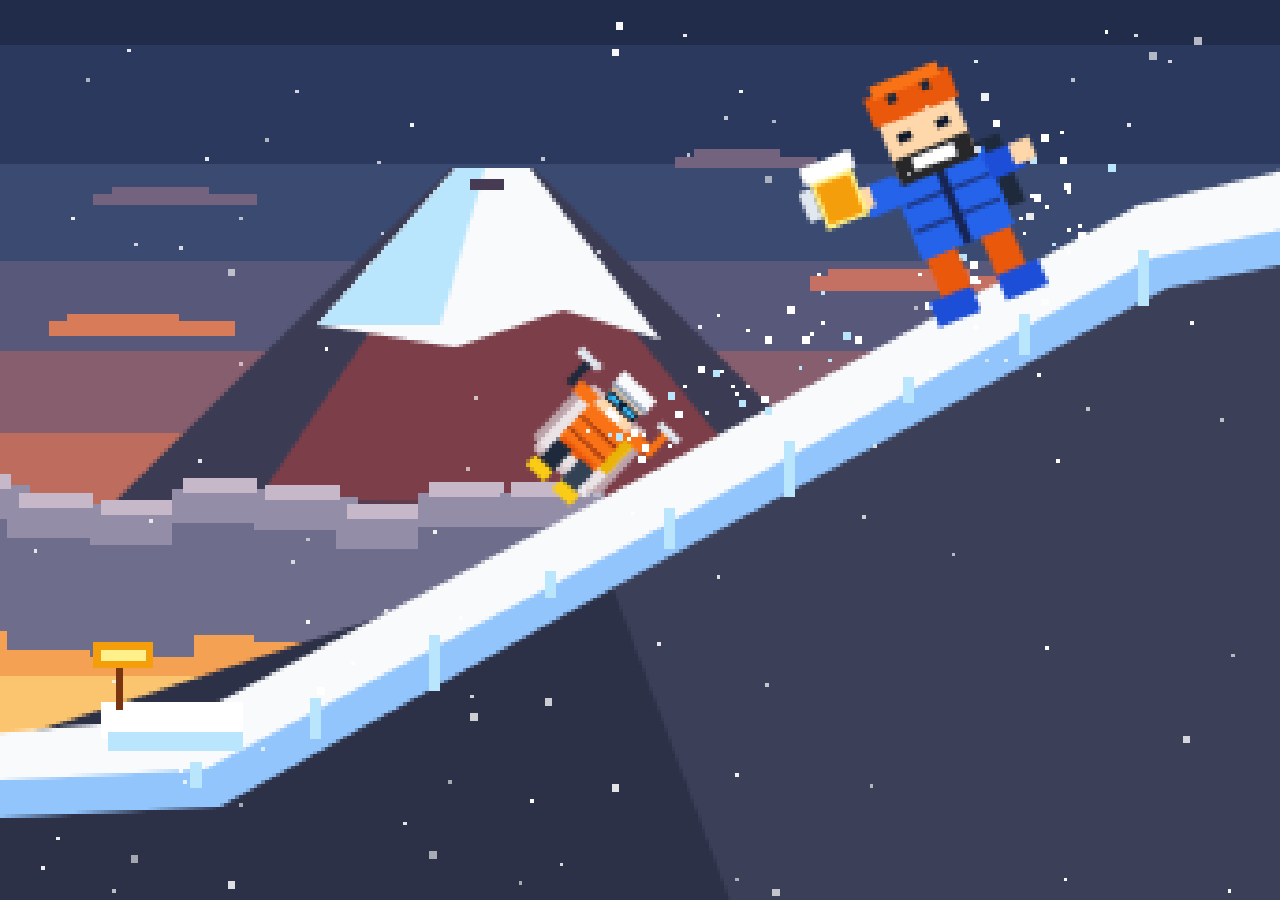
==== minijuegos/animacion-descenso.html @ c5bd9b9e "Carpetas y archivos de Apus v31" ====
<!DOCTYPE html>
<html lang="es">
<head>
    <meta charset="UTF-8">
    <meta name="viewport" content="width=device-width, initial-scale=1.0">
    <title>Descenso Iliniza Sur - ¡Y Vamos Por Más! - Fin del Juego</title>
    <style>
        :root {
            --pixel-font: 'Press Start 2P', monospace;
        }
        * {
            margin: 0;
            padding: 0;
            box-sizing: border-box;
        }
        html, body {
            width: 100vw;
            height: 100vh;
            overflow: hidden;
            background-color: #0b0f19;
            user-select: none;
            cursor: pointer;
        }
        .font-pixel {
            font-family: var(--pixel-font);
        }
        /* Renderizado nítido para Pixel Art */
        canvas {
            image-rendering: -moz-crisp-edges;
            image-rendering: -webkit-crisp-edges;
            image-rendering: pixelated;
            image-rendering: crisp-edges;
            display: block;
            width: 100vw;
            height: 100vh;
        }
        /* Efecto CRT / Retro sutil */
        .scanlines {
            background: linear-gradient(
                to bottom,
                rgba(255,255,255,0),
                rgba(255,255,255,0) 50%,
                rgba(0, 0, 0, 0.20) 50%,
                rgba(0, 0, 0, 0.20)
            );
            background-size: 100% 4px;
        }
        /* Sombras arcade sólidas para textos finales */
        .arcade-title {
            text-shadow:
                0 4px 0 #000,
                -3px 0 0 #000,
                3px 0 0 #000,
                0 -3px 0 #000,
                0 7px 0 #7c2d12;
        }
        .arcade-gameover {
            text-shadow:
                0 3px 0 #000,
                -2px 0 0 #000,
                2px 0 0 #000,
                0 -2px 0 #000,
                0 5px 0 #1e1b4b;
        }

        /* V26.3: estilos locales del epílogo, sin dependencia de Tailwind CDN. */
        #finale-overlay {
            position: fixed; inset: 0; z-index: 30; pointer-events: none;
            display: flex; flex-direction: column; justify-content: center; align-items: center;
            padding: 16px; transition: opacity .15s ease;
        }
        #msg-vamos {
            background: rgba(2, 6, 23, .93); border: 4px solid #fbbf24;
            padding: 14px 18px; border-radius: 5px; max-width: 95%;
            box-shadow: 0 6px 0 #000; text-align: center;
            transition: opacity .15s ease, transform .15s ease;
        }
        #msg-vamos p { color: #7dd3fc; font-size: clamp(7px, 1.5vw, 12px);
            letter-spacing: .08em; margin-bottom: 10px; line-height: 1.7; }
        #msg-vamos h1 { color: #fcd34d; font-size: clamp(13px, 3.2vw, 36px);
            line-height: 1.4; letter-spacing: .05em; }
        #msg-gameover { margin-top: 18px; background: rgba(69, 10, 10, .94);
            border: 2px solid #f87171; padding: 12px 16px;
            border-radius: 5px; box-shadow: 0 4px 0 #000;
            transition: opacity .15s ease; }
        #gameover-blink { color: white; font-size: clamp(11px, 2.6vw, 26px);
            line-height: 1.5; letter-spacing: .08em; }
        .opacity-0 { opacity: 0 !important; }
        .opacity-100 { opacity: 1 !important; }
        .scale-50 { transform: scale(.5) !important; }
        .scale-100 { transform: scale(1) !important; }
    </style>
</head>
<body class="relative w-screen h-screen overflow-hidden">

    <!-- Canvas Principal Pixel Art a Pantalla Completa -->
    <canvas id="pixel-canvas"></canvas>

    <!-- Capa de Scanlines Retro -->
    <div class="scanlines pointer-events-none fixed inset-0 opacity-60 z-20"></div>

    <!-- Carteles Arcade Finales (aparecen tras el choque de Chugo y la cerveza) -->
    <div id="finale-overlay" class="pointer-events-none fixed inset-0 flex flex-col items-center justify-center px-4 z-30 opacity-0 transition-opacity duration-150">
        <!-- Mensaje 1: ¡Y VAMOS POR MÁS! -->
        <div id="msg-vamos" class="bg-slate-950/90 border-4 border-amber-400 px-4 py-3 sm:px-8 sm:py-5 rounded shadow-[0_6px_0_#000] text-center max-w-[95%] transform scale-50 opacity-0 transition-all duration-150">
            <p class="font-pixel text-[9px] sm:text-xs text-sky-300 tracking-widest uppercase mb-2">
                ★ DESCENSO EXTREMO ILINIZA SUR ★
            </p>
            <h1 class="font-pixel text-base sm:text-2xl md:text-4xl text-amber-300 arcade-title tracking-wider leading-snug">
                ¡Y VAMOS POR MÁS!
            </h1>
        </div>

        <!-- Mensaje 2: FIN DEL JUEGO -->
        <div id="msg-gameover" class="mt-4 sm:mt-6 bg-red-950/95 border-2 border-red-400 px-4 py-2 sm:px-6 sm:py-3 rounded shadow-[0_4px_0_#000] opacity-0 transition-opacity duration-150">
            <h2 id="gameover-blink" class="font-pixel text-xs sm:text-lg md:text-2xl text-white arcade-gameover tracking-widest">
                FIN DEL JUEGO
            </h2>
        </div>
    </div>

    <script>
        /***********************************************************************
         * 1. CONFIGURACIÓN DEL CANVAS AUTO-ADAPTABLE (16:9, 1:1, 9:16, 19:6, 6:19)
         *    Y CRONOLOGÍA DEL BUCLE DE 11 SEGUNDOS
         ***********************************************************************/
        const canvas = document.getElementById('pixel-canvas');
        const ctx = canvas.getContext('2d');

        const finaleOverlay = document.getElementById('finale-overlay');
        const msgVamos = document.getElementById('msg-vamos');
        const msgGameover = document.getElementById('msg-gameover');
        const gameoverBlink = document.getElementById('gameover-blink');

        // Duración del bucle completo en segundos
        const LOOP_DURATION = 11.0;
        // Instante exacto en el que Chugo se estrella contra la lente de la cámara
        const IMPACT_TIME = 4.6;
        // Instante en el que aparece "¡Y VAMOS POR MÁS!"
        const TEXT_VAMOS_TIME = 5.4;
        // Instante en el que aparece "FIN DEL JUEGO"
        const TEXT_GAMEOVER_TIME = 6.3;

        let startTime = performance.now();
        let logicalWidth = 384;
        let logicalHeight = 216;

        // Columnas de cerveza escurriendo por el lente tras el impacto
        let beerDripColumns = [];
        // Partículas de nieve levantadas al rodar y gotas de cerveza
        let snowBurstParticles = [];
        let snowflakes = [];
        let lastLoopSec = 0;

        function updateCanvasDimensions() {
            const winW = window.innerWidth || 384;
            const winH = window.innerHeight || 216;
            const aspect = winW / winH;

            // Densidad constante de ~82,944 píxeles lógicos para mantener el look Pixel Art en cualquier formato
            const targetArea = 82944;
            logicalHeight = Math.max(130, Math.round(Math.sqrt(targetArea / aspect)));
            logicalWidth = Math.max(130, Math.round(logicalHeight * aspect));

            canvas.width = logicalWidth;
            canvas.height = logicalHeight;

            initSnowParticles();
            initBeerDrips();
        }

        window.addEventListener('resize', updateCanvasDimensions);

        /***********************************************************************
         * 2. PARTÍCULAS DE NIEVE Y ESPUMA/CERVEZA EN LA LENTE
         ***********************************************************************/
        function initSnowParticles() {
            snowflakes = [];
            for (let i = 0; i < 105; i++) {
                snowflakes.push({
                    x: Math.random() * logicalWidth,
                    y: Math.random() * logicalHeight,
                    size: Math.random() < 0.72 ? 1 : 2,
                    speedY: 16 + Math.random() * 26,
                    speedX: -8 + Math.random() * 16,
                    phase: Math.random() * Math.PI * 2,
                    alpha: 0.55 + Math.random() * 0.45
                });
            }
        }

        function initBeerDrips() {
            beerDripColumns = [];
            const colWidth = 4;
            const numCols = Math.ceil(logicalWidth / colWidth) + 2;
            for (let i = 0; i < numCols; i++) {
                beerDripColumns.push({
                    x: i * colWidth,
                    w: colWidth + 1,
                    speedFactor: 0.55 + Math.sin(i * 0.7) * 0.25 + Math.random() * 0.45,
                    initialSplashH: 18 + Math.sin(i * 0.45) * 14 + Math.random() * 20,
                    foamThickness: 7 + Math.round(Math.random() * 8),
                    bubbleOffset: Math.random() * 40
                });
            }
        }

        function spawnSnowSplash(x, y, count, scaleSpeed = 1) {
            for (let i = 0; i < count; i++) {
                snowBurstParticles.push({
                    x: x + (Math.random() * 10 - 5),
                    y: y + (Math.random() * 8 - 4),
                    vx: (Math.random() - 0.35) * 45 * scaleSpeed,
                    vy: (-15 - Math.random() * 35) * scaleSpeed,
                    size: Math.random() > 0.45 ? 2 : 1,
                    color: Math.random() > 0.3 ? '#ffffff' : '#bae6fd',
                    life: 0.55 + Math.random() * 0.35
                });
            }
        }

        function spawnBeerSplashDrops(x, y, count) {
            for (let i = 0; i < count; i++) {
                snowBurstParticles.push({
                    x: x + (Math.random() * 16 - 8),
                    y: y + (Math.random() * 16 - 8),
                    vx: (Math.random() - 0.5) * 95,
                    vy: -35 - Math.random() * 60,
                    size: Math.random() > 0.4 ? 3 : 2,
                    color: Math.random() > 0.45 ? '#fef08a' : '#f59e0b',
                    life: 0.8 + Math.random() * 0.4
                });
            }
        }

        /***********************************************************************
         * 3. UTILIDADES DE DIBUJO PIXEL ART
         ***********************************************************************/
        function pxRect(x, y, w, h, color) {
            ctx.fillStyle = color;
            ctx.fillRect(Math.round(x), Math.round(y), Math.round(w), Math.round(h));
        }

        function drawPixelPolygon(points, color) {
            ctx.fillStyle = color;
            ctx.beginPath();
            ctx.moveTo(Math.round(points[0][0]), Math.round(points[0][1]));
            for (let i = 1; i < points.length; i++) {
                ctx.lineTo(Math.round(points[i][0]), Math.round(points[i][1]));
            }
            ctx.closePath();
            ctx.fill();
        }

        /***********************************************************************
         * 4. ESCENARIO DE DESCENSO: CIELO CREPUSCULAR, COTOPAXI Y LADERA DEL ILINIZA
         ***********************************************************************/
        function drawSkyAndClouds(camY, loopProgress) {
            const w = logicalWidth;
            const h = logicalHeight;

            const skyBands = [
                { stop: 0.00, color: '#212b4a' },
                { stop: 0.14, color: '#2b395e' },
                { stop: 0.27, color: '#3b4a70' },
                { stop: 0.38, color: '#58587a' },
                { stop: 0.48, color: '#865e6d' },
                { stop: 0.57, color: '#bd6c5e' },
                { stop: 0.66, color: '#e5834b' },
                { stop: 0.75, color: '#f5a153' },
                { stop: 0.84, color: '#fbc46e' },
                { stop: 0.92, color: '#fde293' }
            ];

            const skyShift = Math.round(camY * 0.18);
            for (let i = 0; i < skyBands.length; i++) {
                const yStart = Math.floor(skyBands[i].stop * h) + skyShift;
                const nextStop = (i < skyBands.length - 1) ? skyBands[i + 1].stop : 1.3;
                const bandH = Math.ceil((nextStop - skyBands[i].stop) * h) + 8;
                pxRect(0, yStart - 20, w, bandH, skyBands[i].color);
            }

            // Estrellas
            const stars = [
                [0.10, 0.06], [0.24, 0.11], [0.42, 0.08], [0.60, 0.12],
                [0.76, 0.07], [0.88, 0.14], [0.16, 0.18], [0.67, 0.17]
            ];
            stars.forEach((st, idx) => {
                if (Math.sin(loopProgress * Math.PI * 6 + idx) > 0) {
                    pxRect(st[0] * w, st[1] * h + skyShift, 1, 1, '#e2e8f0');
                }
            });

            // Nubes crepusculares
            const cloudDrift = Math.sin(loopProgress * Math.PI * 2) * 6;
            const clouds = [
                { x: 0.06 * w + cloudDrift, y: 0.22 * h + skyShift, w: 44, h: 3, c: '#74637f' },
                { x: 0.54 * w - cloudDrift, y: 0.18 * h + skyShift, w: 38, h: 3, c: '#74637f' },
                { x: 0.62 * w + cloudDrift, y: 0.31 * h + skyShift, w: 64, h: 4, c: '#c47164' },
                { x: 0.05 * w - cloudDrift, y: 0.36 * h + skyShift, w: 50, h: 4, c: '#d87b59' }
            ];
            clouds.forEach(cl => {
                pxRect(cl.x, cl.y, cl.w, cl.h, cl.c);
                pxRect(cl.x + 5, cl.y - 2, cl.w * 0.6, 2, cl.c);
            });
        }

        function drawDistantVolcano(camX, camY) {
            const w = logicalWidth;
            const h = logicalHeight;

            const isVertical = (h > w);
            const vPeakX = Math.round(w * (isVertical ? 0.35 : 0.38) + camX * 0.25);
            const vPeakY = Math.round(h * (isVertical ? 0.22 : 0.19) + camY * 0.32);
            const vBaseY = Math.round(h * (isVertical ? 0.58 : 0.60) + camY * 0.32);
            const vHalfW = Math.round(Math.max(w, h) * 0.32);

            // Silueta volcán Cotopaxi al fondo
            drawPixelPolygon([
                [vPeakX - 10, vPeakY],
                [vPeakX + 12, vPeakY],
                [vPeakX + vHalfW, vBaseY],
                [vPeakX - vHalfW, vBaseY]
            ], '#3b3c54');

            // Laderas rojizas andinas
            drawPixelPolygon([
                [vPeakX - 8, vPeakY + 8],
                [vPeakX + 10, vPeakY + 8],
                [vPeakX + vHalfW * 0.70, vBaseY - 8],
                [vPeakX - vHalfW * 0.56, vBaseY - 10]
            ], '#7c3f49');

            // Glaciar cumbre del volcán
            drawPixelPolygon([
                [vPeakX - 9, vPeakY],
                [vPeakX + 11, vPeakY],
                [vPeakX + vHalfW * 0.42, vPeakY + (vBaseY - vPeakY) * 0.46],
                [vPeakX + vHalfW * 0.18, vPeakY + (vBaseY - vPeakY) * 0.38],
                [vPeakX - vHalfW * 0.08, vPeakY + (vBaseY - vPeakY) * 0.48],
                [vPeakX - vHalfW * 0.42, vPeakY + (vBaseY - vPeakY) * 0.42]
            ], '#f8fafc');

            drawPixelPolygon([
                [vPeakX - 9, vPeakY],
                [vPeakX - 1, vPeakY],
                [vPeakX - vHalfW * 0.12, vPeakY + (vBaseY - vPeakY) * 0.42],
                [vPeakX - vHalfW * 0.42, vPeakY + (vBaseY - vPeakY) * 0.42]
            ], '#bae6fd');

            pxRect(vPeakX - 5, vPeakY + 3, 9, 3, '#473b54');

            // Valle de nubes en la base de la montaña
            const cloudY = vBaseY - 10;
            for (let cx = -20; cx < w + 30; cx += 22) {
                const wave = Math.round(Math.sin(cx * 0.09) * 4);
                pxRect(cx, cloudY + wave, 28, 18, '#938da8');
                pxRect(cx + 3, cloudY + wave - 3, 20, 4, '#c7b8c9');
                pxRect(cx, cloudY + wave + 9, 28, 30, '#6e6d8c');
            }
        }

        // Dibuja la gran pendiente nevada de descenso desde la cumbre (derecha arriba) hasta la base (izquierda abajo)
        function drawDescentSlopeAndBase(camX, camY) {
            const w = logicalWidth;
            const h = logicalHeight;

            const summitX = Math.round(w * 0.88 + camX);
            const summitY = Math.round(h * 0.25 + camY);
            const midSlopeX = Math.round(w * 0.48 + camX);
            const midSlopeY = Math.round(h * 0.56 + camY);
            const baseX = Math.round(w * 0.14 + camX);
            const baseY = Math.round(h * 0.82 + camY);

            // Riscos oscuros de roca bajo la rampa de nieve
            drawPixelPolygon([
                [w + 20, summitY - 12],
                [summitX, summitY],
                [midSlopeX, midSlopeY],
                [baseX, baseY],
                [-20, baseY + 12],
                [-20, h + 40],
                [w + 20, h + 40]
            ], '#1e2030');

            // Facetas de roca andina gris/azulada
            drawPixelPolygon([
                [summitX - 10, summitY + 18],
                [w + 15, summitY + 10],
                [w + 15, h + 30],
                [midSlopeX + 10, h + 30],
                [midSlopeX - 10, midSlopeY + 15]
            ], '#3b3f58');

            drawPixelPolygon([
                [midSlopeX - 8, midSlopeY + 14],
                [midSlopeX + 35, h + 20],
                [-15, h + 20],
                [-15, baseY + 10]
            ], '#2d3147');

            // Sombra celeste del glaciar en la pendiente
            drawPixelPolygon([
                [w + 20, summitY - 14],
                [summitX, summitY],
                [midSlopeX, midSlopeY],
                [baseX, baseY],
                [-20, baseY + 8],
                [-20, baseY + 26],
                [baseX + 8, baseY + 22],
                [midSlopeX + 6, midSlopeY + 20],
                [summitX + 8, summitY + 20],
                [w + 20, summitY + 10]
            ], '#93c5fd');

            // Capa blanca brillante de nieve por donde ruedan Jordy y Chugo
            drawPixelPolygon([
                [w + 20, summitY - 16],
                [summitX, summitY - 2],
                [midSlopeX, midSlopeY - 2],
                [baseX, baseY - 2],
                [-20, baseY + 4],
                [-20, baseY + 16],
                [baseX + 4, baseY + 12],
                [midSlopeX + 4, midSlopeY + 12],
                [summitX + 4, summitY + 12],
                [w + 20, summitY]
            ], '#f8fafc');

            // Carámbanos de hielo en los bordes de la cuesta
            for (let i = 0; i < 9; i++) {
                const t = i / 8;
                const ix = Math.round(baseX + (summitX - baseX) * t);
                const iy = Math.round(baseY + (summitY - baseY) * t + 10);
                pxRect(ix, iy, 3, 7 + (i % 3) * 4, '#bae6fd');
            }

            // Base de la montaña a la izquierda con campamento/banderín y montón de nieve suave
            pxRect(baseX - 24, baseY - 6, 38, 10, '#ffffff');
            pxRect(baseX - 22, baseY + 2, 36, 5, '#bae6fd');
            // Letrero pixelado de "BASE"
            pxRect(baseX - 20, baseY - 18, 2, 14, '#78350f');
            pxRect(baseX - 26, baseY - 22, 16, 7, '#f59e0b');
            pxRect(baseX - 24, baseY - 20, 12, 3, '#fef08a');

            return { summitX, summitY, midSlopeX, midSlopeY, baseX, baseY };
        }

        /***********************************************************************
         * 5. PERSONAJE 1: JORDY (CHAQUETA NARANJA) RODANDO SIN CONTROL
         *    HASTA LA BASE DE LA MONTAÑA
         ***********************************************************************/
        function drawJordyRollingToBase(slopeCoords, loopSec) {
            const { summitX, summitY, midSlopeX, midSlopeY, baseX, baseY } = slopeCoords;

            // Jordy rueda a toda velocidad desde t=0.2s hasta t=3.8s cuando se empotra en la nieve de la base
            const rollDuration = 3.5;
            const rawT = Math.max(0, Math.min(1, (loopSec - 0.15) / rollDuration));
            // Curva acelerada por la gravedad en la pendiente
            const t = 1 - Math.pow(1 - rawT, 1.65);

            // Posición interpolada sobre la cuesta de la montaña (de derecha-arriba a izquierda-abajo)
            let jx, jy;
            if (t < 0.5) {
                const st = t * 2;
                jx = summitX + (midSlopeX - summitX) * st;
                jy = summitY + (midSlopeY - summitY) * st;
            } else {
                const st = (t - 0.5) * 2;
                jx = midSlopeX + (baseX - midSlopeX) * st;
                jy = midSlopeY + (baseY - midSlopeY) * st;
            }

            // Rebotes locos mientras rueda por la pendiente
            const isRolling = rawT < 1.0 && loopSec > 0.15;
            const bounceOffset = isRolling
                ? Math.abs(Math.sin(loopSec * 14)) * (14 * (1 - rawT * 0.35))
                : 0;

            // Escala de perspectiva (más pequeño conforme llega lejos a la base de la montaña)
            const scale = 0.95 - t * 0.38;
            const currentY = jy - bounceOffset - 8;

            // Rastro de bola de nieve y partículas al rodar
            if (isRolling && Math.random() < 0.65) {
                spawnSnowSplash(jx + 4, currentY + 4, 2, 0.8);
            }

            ctx.save();
            ctx.translate(Math.round(jx), Math.round(currentY));
            ctx.scale(scale, scale);

            if (isRolling) {
                // Giro descontrolado en sentido antihorario bajando hacia la izquierda
                const spinAngle = -loopSec * 16.5;
                ctx.rotate(spinAngle);

                // Halo de bola de nieve acumulándose alrededor de Jordy
                const snowBallR = Math.round(13 + t * 6);
                pxRect(-snowBallR, -snowBallR + 3, snowBallR * 2, snowBallR * 2 - 6, 'rgba(241, 245, 249, 0.55)');
                pxRect(-snowBallR + 3, -snowBallR, snowBallR * 2 - 6, snowBallR * 2, 'rgba(255, 255, 255, 0.7)');

                // Dibujar a Jordy dando vueltas con brazos y piolets abiertos
                drawJordySpriteCentered(true, loopSec);
            } else {
                // Jordy ya llegó a la base de la montaña: enterrado de cabeza en un montículo de nieve con las botas amarillas pataleando arriba
                pxRect(-16, -2, 32, 12, '#ffffff');
                pxRect(-14, 6, 28, 6, '#93c5fd');

                const kick = Math.round(Math.sin(loopSec * 18) * 3);
                // Piernas oscuras saliendo de la nieve
                pxRect(-9, -15 + kick, 6, 13, '#1e293b');
                pxRect(3, -15 - kick, 6, 13, '#334155');
                // Botas amarillas pataleando al revés
                pxRect(-11, -20 + kick, 9, 6, '#facc15');
                pxRect(2, -20 - kick, 9, 6, '#facc15');
                // Un piolet clavado al lado con estrellitas de mareo
                pxRect(14, -16, 2, 16, '#f97316');
                pxRect(10, -18, 10, 3, '#e2e8f0');

                // Estrellitas girando sobre la nieve en la base
                const starX = Math.cos(loopSec * 8) * 10;
                pxRect(starX - 2, -26, 3, 3, '#fde047');
                pxRect(-starX, -24, 2, 2, '#f97316');
            }

            ctx.restore();
        }

        function drawJordySpriteCentered(flailing, timeSec) {
            // Centro del cuerpo en (0,0) para rotar como rueda
            // Mochila amarilla
            pxRect(5, -10, 8, 15, '#eab308');

            // Chaqueta naranja inflada
            pxRect(-9, -11, 18, 18, '#f97316');
            pxRect(-9, -5, 18, 1, '#9a3412');
            pxRect(-9, 1, 18, 1, '#9a3412');
            pxRect(-8, 5, 16, 3, '#ea580c'); // Arnés

            // Piernas agitándose
            pxRect(-9, 7, 7, 11, '#1e293b');
            pxRect(2, 7, 7, 11, '#334155');
            // Botas amarillas
            pxRect(-11, 17, 9, 5, '#facc15');
            pxRect(2, 17, 9, 5, '#facc15');

            // Brazos abiertos agitando los 2 piolets mientras rueda
            pxRect(-17, -14, 9, 5, '#f97316');
            pxRect(8, -14, 9, 5, '#f97316');
            // Piolets girando con él
            pxRect(-21, -22, 3, 12, '#1e293b');
            pxRect(-25, -23, 10, 3, '#e2e8f0');
            pxRect(17, -22, 3, 12, '#f97316');
            pxRect(14, -23, 10, 3, '#e2e8f0');

            // Cabeza con casco blanco y gafas oscuras
            pxRect(-7, -22, 14, 11, '#fed7aa');
            pxRect(-7, -19, 14, 4, '#0f172a'); // Gafas
            pxRect(-6, -18, 5, 2, '#38bdf8');
            pxRect(1, -18, 5, 2, '#38bdf8');
            // Boca abierta de "¡Aaaah!" pero riendo
            pxRect(-3, -14, 6, 3, '#ffffff');
            // Casco blanco
            pxRect(-8, -27, 16, 6, '#f8fafc');
            pxRect(-8, -22, 16, 2, '#94a3b8');
        }

        /***********************************************************************
         * 6. PERSONAJE 2: CHUGO (CHAQUETA AZUL) RODANDO CON SU CERVEZA HACIA
         *    LA CÁMARA Y ESTRELLÁNDOSE EN LA PANTALLA ("SCREEN SPLAT")
         ***********************************************************************/
        function drawChugoRollingToCamera(slopeCoords, loopSec) {
            const w = logicalWidth;
            const h = logicalHeight;

            // Fase A: Chugo viene rodando desde la cumbre (derecha) hacia el centro de la cámara (0.0s -> IMPACT_TIME)
            if (loopSec < IMPACT_TIME) {
                const progress = Math.max(0, loopSec / IMPACT_TIME);
                // Curva exponencial para que al final se acerque de golpe al lente
                const zoomCurve = Math.pow(progress, 2.35);

                const startX = slopeCoords.summitX - 18;
                const startY = slopeCoords.summitY - 6;
                const targetX = w * 0.5;
                const targetY = h * 0.52;

                const cx = startX + (targetX - startX) * Math.pow(progress, 1.15);
                const bounce = Math.abs(Math.sin(loopSec * 11.5)) * (18 * (1 - zoomCurve * 0.5));
                const cy = startY + (targetY - startY) * Math.pow(progress, 1.1) - bounce;

                // Escala crece desde 0.85x hasta 5.8x justo al estrellarse contra el lente
                const scale = 0.85 + zoomCurve * 5.2;
                const rotation = loopSec * 12.5;

                // Salpicaduras de nieve y espuma mientras rueda hacia nosotros
                if (Math.random() < 0.6) {
                    spawnSnowSplash(cx, cy + 10 * scale, 2, 1.1);
                }

                ctx.save();
                ctx.translate(Math.round(cx), Math.round(cy));
                ctx.scale(scale, scale);
                ctx.rotate(rotation);

                drawChugoSpriteWithBeer(false, loopSec);

                ctx.restore();
            } else {
                // Fase B: ¡IMPACTO CONTRA EL LENTE! Chugo queda estampado contra el cristal de la cámara y se va resbalando lentamente hacia abajo
                const afterImpact = loopSec - IMPACT_TIME;
                const slideDown = Math.min(h * 0.42, Math.pow(afterImpact, 1.35) * 26);

                const splatScale = Math.max(2.8, Math.min(4.5, (Math.min(w, h) / 68)));
                const cx = w * 0.5;
                const cy = h * 0.48 + slideDown;

                ctx.save();
                ctx.translate(Math.round(cx), Math.round(cy));
                // Efecto squash elástico en los primeros 0.35s tras chocar
                const squashX = afterImpact < 0.35 ? 1.22 - afterImpact * 0.5 : 1.05;
                const squashY = afterImpact < 0.35 ? 0.82 + afterImpact * 0.4 : 0.96;
                ctx.scale(splatScale * squashX, splatScale * squashY);

                drawChugoSpriteWithBeer(true, loopSec);

                ctx.restore();
            }
        }

        function drawChugoSpriteWithBeer(isSplattedOnLens, timeSec) {
            // Mochila azul oscuro
            pxRect(6, -12, 9, 16, '#1e293b');

            // Piernas (pantalón naranja) abiertas contra el vidrio
            const legSpread = isSplattedOnLens ? 4 : 0;
            pxRect(-10 - legSpread, 7, 7, 12, '#ea580c');
            pxRect(3 + legSpread, 7, 7, 12, '#ea580c');

            // Botas azules
            pxRect(-13 - legSpread, 17, 10, 6, '#1d4ed8');
            pxRect(3 + legSpread, 17, 10, 6, '#1d4ed8');

            // Torso chaqueta azul
            pxRect(-11, -11, 22, 19, '#2563eb');
            pxRect(-10, -5, 20, 1, '#1e3a8a');
            pxRect(-10, 1, 20, 1, '#1e3a8a');
            pxRect(-1, -11, 2, 19, '#172554');

            // Brazo izquierdo pegado al vidrio
            pxRect(10, -9, 8, 6, '#1d4ed8');
            pxRect(16, -9, 5, 5, '#fed7aa');

            // Cabeza con barba y casco naranja
            pxRect(-9, -24, 18, 14, '#fed7aa');

            if (isSplattedOnLens) {
                // Mejillas y nariz aplastadas cómicamente contra el lente de la cámara
                pxRect(-10, -19, 20, 6, '#fdba74');
                pxRect(-3, -18, 6, 4, '#fb923c'); // Nariz chata contra el vidrio
                // Ojos en espiral / felices de impacto
                pxRect(-7, -21, 4, 3, '#0f172a');
                pxRect(-6, -20, 2, 1, '#ffffff');
                pxRect(3, -21, 4, 3, '#0f172a');
                pxRect(4, -20, 2, 1, '#ffffff');
            } else {
                pxRect(-6, -20, 3, 2, '#0f172a');
                pxRect(3, -20, 3, 2, '#0f172a');
            }

            // Barba oscura tupida y gran sonrisa blanca
            pxRect(-9, -15, 18, 6, '#27272a');
            pxRect(-5, -14, 10, 3, '#ffffff');

            // Casco naranja con ventilaciones
            pxRect(-10, -30, 20, 7, '#ea580c');
            pxRect(-8, -32, 16, 3, '#f97316');
            pxRect(-5, -29, 2, 2, '#1e293b');
            pxRect(3, -29, 2, 2, '#1e293b');

            // Brazo derecho sosteniendo la jarra de cerveza (que al chocar se vuelca sobre el lente)
            pxRect(-18, -12, 8, 7, '#2563eb');
            pxRect(-21, -12, 5, 5, '#fed7aa');

            // Jarra de cerveza gigante
            const mugX = -28;
            const mugY = isSplattedOnLens ? -14 : -18;
            // Asa
            pxRect(mugX - 3, mugY + 2, 3, 7, '#e2e8f0');
            // Jarra de vidrio
            pxRect(mugX, mugY, 10, 12, '#fef08a');
            if (!isSplattedOnLens) {
                // Cerveza dorada llena antes de regarse
                pxRect(mugX + 1, mugY + 2, 8, 9, '#f59e0b');
                pxRect(mugX - 1, mugY - 3, 12, 4, '#ffffff');
            } else {
                // Jarra volcada derramando espuma y cerveza directamente contra la pantalla
                pxRect(mugX + 1, mugY + 4, 8, 7, 'rgba(254, 240, 138, 0.55)');
                pxRect(mugX - 4, mugY - 2, 16, 8, '#ffffff');
                pxRect(mugX - 2, mugY + 3, 14, 10, '#f59e0b');
            }
        }

        /***********************************************************************
         * 7. EFECTO DE CERVEZA DERRAMADA ESCURRIENDO POR TODA LA PANTALLA
         ***********************************************************************/
        function drawBeerSpillOnCameraLens(loopSec) {
            if (loopSec < IMPACT_TIME) return;

            const elapsedSinceImpact = loopSec - IMPACT_TIME;
            const w = logicalWidth;
            const h = logicalHeight;

            // Flash blanco/dorado de espuma en los primeros 0.12s del choque
            if (elapsedSinceImpact < 0.12) {
                ctx.fillStyle = 'rgba(254, 240, 138, 0.75)';
                ctx.fillRect(0, 0, w, h);
            }

            // Cada columna de cerveza cae desde el punto del impacto y desde arriba cubriendo la pantalla
            for (let i = 0; i < beerDripColumns.length; i++) {
                const col = beerDripColumns[i];
                // Progreso de caída de esta columna de cerveza
                const dripDistance = elapsedSinceImpact * h * 0.48 * col.speedFactor;
                const currentBottomY = Math.min(h + 25, Math.round(col.initialSplashH + dripDistance));

                if (currentBottomY > 0) {
                    // Cuerpo líquido dorado ámbar translúcido de la cerveza
                    ctx.fillStyle = 'rgba(245, 158, 11, 0.72)';
                    ctx.fillRect(col.x, 0, col.w, Math.max(0, currentBottomY - col.foamThickness));

                    // Reflejo brillante amarillo cerveza
                    if (i % 2 === 0) {
                        ctx.fillStyle = 'rgba(253, 224, 71, 0.45)';
                        ctx.fillRect(col.x + 1, 0, 2, Math.max(0, currentBottomY - col.foamThickness - 4));
                    }

                    // Borde inferior de espuma blanca cremosa escurriendo
                    const foamY = Math.max(0, currentBottomY - col.foamThickness);
                    pxRect(col.x, foamY, col.w, col.foamThickness, '#ffffff');
                    pxRect(col.x, foamY - 2, col.w, 3, '#fef9c3');

                    // Burbujas subiendo dentro de la cerveza derramada en el lente
                    const bubbleY = Math.round((currentBottomY - 12 - (elapsedSinceImpact * 28 + col.bubbleOffset)) % Math.max(10, currentBottomY - 8));
                    if (bubbleY > 4 && bubbleY < currentBottomY - col.foamThickness - 2) {
                        pxRect(col.x + 1, bubbleY, 2, 2, '#fef9c3');
                    }
                }
            }
        }

        /***********************************************************************
         * 8. MÚSICA MIDI Y EFECTOS DE SONIDO 8-BIT (DESCENSO, CHOQUE Y FIN DEL JUEGO)
         ***********************************************************************/
        let audioCtx = null;
        let isPlayingAudio = false;
        let lastMidiNoteTime = 0;
        let noteCursor = 0;
        let crashSoundPlayedInCycle = false;
        let fanfarePlayedInCycle = false;

        // Melodía frenética y cómica para la bajada rodando (0.0s -> 4.6s)
        const ROLLING_NOTES = [
            { f: 659.25, b: 329.63, d: 0.11 }, // E5
            { f: 587.33, b: 293.66, d: 0.11 }, // D5
            { f: 523.25, b: 261.63, d: 0.11 }, // C5
            { f: 493.88, b: 246.94, d: 0.11 }, // B4
            { f: 587.33, b: 293.66, d: 0.11 }, // D5
            { f: 523.25, b: 261.63, d: 0.11 }, // C5
            { f: 440.00, b: 220.00, d: 0.11 }, // A4
            { f: 392.00, b: 196.00, d: 0.11 }, // G4
            { f: 523.25, b: 261.63, d: 0.11 }, // C5
            { f: 493.88, b: 246.94, d: 0.11 }, // B4
            { f: 440.00, b: 220.00, d: 0.11 }, // A4
            { f: 392.00, b: 196.00, d: 0.11 }  // G4
        ];

        // Fanfarria arcade triunfal tras el choque ("¡Y VAMOS POR MÁS! / FIN DEL JUEGO")
        const FINALE_FANFARE = [
            { f: 523.25, b: 261.63, d: 0.15 }, // C5
            { f: 659.25, b: 329.63, d: 0.15 }, // E5
            { f: 783.99, b: 392.00, d: 0.15 }, // G5
            { f: 1046.50, b: 523.25, d: 0.35 }, // C6
            { f: 783.99, b: 392.00, d: 0.18 }, // G5
            { f: 1046.50, b: 523.25, d: 0.55 }  // C6
        ];

        function playTone(freq, bassFreq, duration, waveType = 'square') {
            if (!isPlayingAudio || !audioCtx || audioCtx.state !== 'running') return;
            const now = audioCtx.currentTime;

            const osc = audioCtx.createOscillator();
            const gain = audioCtx.createGain();
            osc.type = waveType;
            osc.frequency.setValueAtTime(freq, now);
            gain.gain.setValueAtTime(0.07, now);
            gain.gain.exponentialRampToValueAtTime(0.001, now + duration * 0.92);
            osc.connect(gain);
            gain.connect(audioCtx.destination);
            osc.start(now);
            osc.stop(now + duration);

            if (bassFreq) {
                const bass = audioCtx.createOscillator();
                const bGain = audioCtx.createGain();
                bass.type = 'triangle';
                bass.frequency.setValueAtTime(bassFreq * 0.5, now);
                bGain.gain.setValueAtTime(0.10, now);
                bGain.gain.exponentialRampToValueAtTime(0.001, now + duration * 0.95);
                bass.connect(bGain);
                bGain.connect(audioCtx.destination);
                bass.start(now);
                bass.stop(now + duration);
            }
        }

        // Efecto de sonido chiptune de choque contra el vidrio + cerveza regándose
        function playCrashAndBeerSplashSound() {
            if (!isPlayingAudio || !audioCtx || audioCtx.state !== 'running') return;
            const now = audioCtx.currentTime;

            // 1. Golpe grave de impacto contra la cámara
            const oscHit = audioCtx.createOscillator();
            const gainHit = audioCtx.createGain();
            oscHit.type = 'sawtooth';
            oscHit.frequency.setValueAtTime(190, now);
            oscHit.frequency.exponentialRampToValueAtTime(38, now + 0.38);
            gainHit.gain.setValueAtTime(0.20, now);
            gainHit.gain.exponentialRampToValueAtTime(0.001, now + 0.40);
            oscHit.connect(gainHit);
            gainHit.connect(audioCtx.destination);
            oscHit.start(now);
            oscHit.stop(now + 0.42);

            // 2. Burbujeo líquido de cerveza derramándose por la pantalla
            for (let i = 0; i < 14; i++) {
                const bOsc = audioCtx.createOscillator();
                const bGain = audioCtx.createGain();
                const startT = now + 0.08 + i * 0.055;
                bOsc.type = 'sine';
                const baseF = 320 + Math.random() * 520;
                bOsc.frequency.setValueAtTime(baseF, startT);
                bOsc.frequency.exponentialRampToValueAtTime(baseF * 1.45, startT + 0.05);
                bGain.gain.setValueAtTime(0.05, startT);
                bGain.gain.exponentialRampToValueAtTime(0.001, startT + 0.055);
                bOsc.connect(bGain);
                bGain.connect(audioCtx.destination);
                bOsc.start(startT);
                bOsc.stop(startT + 0.06);
            }
        }

        function playFinaleFanfareSequence() {
            if (!isPlayingAudio || !audioCtx || audioCtx.state !== 'running') return;
            let offsetMs = 0;
            FINALE_FANFARE.forEach(note => {
                setTimeout(() => {
                    if (isPlayingAudio) {
                        playTone(note.f, note.b, note.d, 'square');
                    }
                }, offsetMs);
                offsetMs += note.d * 1000;
            });
        }

        function updateAudioForLoop(loopSec, nowMs) {
            if (!isPlayingAudio || !audioCtx || audioCtx.state !== 'running') return;

            // Durante la rodada (0 a 4.6s): música rápida de descenso + rebotes
            if (loopSec < IMPACT_TIME) {
                if (nowMs - lastMidiNoteTime > 115) {
                    const n = ROLLING_NOTES[noteCursor % ROLLING_NOTES.length];
                    // Aumentar ligeramente el tono a medida que Chugo se acerca a la cámara
                    const pitchMultiplier = 1 + (loopSec / IMPACT_TIME) * 0.25;
                    playTone(n.f * pitchMultiplier, n.b, n.d, 'square');
                    noteCursor++;
                    lastMidiNoteTime = nowMs;
                }
            } else if (loopSec >= IMPACT_TIME && !crashSoundPlayedInCycle) {
                crashSoundPlayedInCycle = true;
                playCrashAndBeerSplashSound();
            }

            if (loopSec >= TEXT_VAMOS_TIME && !fanfarePlayedInCycle) {
                fanfarePlayedInCycle = true;
                playFinaleFanfareSequence();
            }
        }

        function ensureAudioStarted() {
            try {
                if (!audioCtx) {
                    const AudioContextClass = window.AudioContext || window.webkitAudioContext;
                    audioCtx = new AudioContextClass();
                }
                if (audioCtx.state === 'suspended') {
                    audioCtx.resume().then(() => {
                        isPlayingAudio = true;
                    }).catch(() => {});
                } else {
                    isPlayingAudio = true;
                }
            } catch (e) {
                // Ignorar bloqueo de autoplay hasta interacción
            }
        }

        // Clic o toque en cualquier parte inicia o alterna el sonido MIDI
        window.addEventListener('pointerdown', () => {
            if (!audioCtx || audioCtx.state === 'suspended' || !isPlayingAudio) {
                ensureAudioStarted();
            } else {
                isPlayingAudio = false;
            }
        });

        /***********************************************************************
         * 9. BUCLE PRINCIPAL DE ANIMACIÓN Y SINCRONIZACIÓN DE CÁMARA / TEXTOS
         ***********************************************************************/
        let lastFrameTime = performance.now();

        function animate(now) {
            const dt = Math.min(0.05, (now - lastFrameTime) / 1000);
            lastFrameTime = now;

            const totalElapsed = (now - startTime) / 1000;
            const loopSec = Math.min(totalElapsed, LOOP_DURATION - 0.5); // Epílogo: una sola reproducción y se queda en la pantalla final.
            const loopProgress = loopSec / LOOP_DURATION;

            // Detectar reinicio del ciclo de 11 segundos
            if (loopSec < lastLoopSec) {
                crashSoundPlayedInCycle = false;
                fanfarePlayedInCycle = false;
                noteCursor = 0;
                initBeerDrips();
            }
            lastLoopSec = loopSec;

            // Explosión de gotas de cerveza justo en el fotograma de impacto
            if (loopSec >= IMPACT_TIME && loopSec - dt < IMPACT_TIME) {
                spawnBeerSplashDrops(logicalWidth * 0.5, logicalHeight * 0.45, 36);
            }

            // Actualizar música MIDI y efectos según el segundo actual del bucle
            updateAudioForLoop(loopSec, now);

            // Movimiento de cámara acompañando la bajada + fuerte sacudida (Screen Shake) al estrellarse Chugo
            let camX = 0;
            let camY = 0;

            if (loopSec < IMPACT_TIME) {
                const descentRatio = loopSec / IMPACT_TIME;
                // Paneo siguiendo la pendiente + vibración de bajada
                camY = -12 + descentRatio * 24 + Math.sin(loopSec * 22) * 1.2;
                camX = 8 - descentRatio * 16 + Math.cos(loopSec * 18) * 1.2;
            } else {
                const impactElapsed = loopSec - IMPACT_TIME;
                // Fuerte temblor de cámara cuando Chugo se estrella contra el lente
                const shakeDecay = Math.max(0, 1 - impactElapsed * 1.4);
                const shakeAmp = shakeDecay * 14;
                camX = -8 + (Math.random() - 0.5) * 2 * shakeAmp;
                camY = 12 + (Math.random() - 0.5) * 2 * shakeAmp;
            }

            // 1. Pintar Cielo Crepuscular
            drawSkyAndClouds(camY, loopProgress);

            // 2. Pintar Volcán Nevado al Fondo
            drawDistantVolcano(camX, camY);

            // 3. Pintar la Ladera Empinada del Iliniza Sur y la Base
            const slopeCoords = drawDescentSlopeAndBase(camX, camY);

            // 4. Pintar a Jordy rodando sin control hasta la base de la montaña
            drawJordyRollingToBase(slopeCoords, loopSec);

            // 5. Pintar partículas de nieve y gotas de cerveza en el aire
            for (let i = snowBurstParticles.length - 1; i >= 0; i--) {
                const p = snowBurstParticles[i];
                p.x += p.vx * dt;
                p.y += p.vy * dt;
                p.vy += 65 * dt; // Gravedad
                p.life -= dt;
                if (p.life <= 0) {
                    snowBurstParticles.splice(i, 1);
                } else {
                    pxRect(p.x, p.y, p.size, p.size, p.color);
                }
            }

            // 6. Pintar a Chugo rodando hacia la cámara y estrellándose contra el lente
            drawChugoRollingToCamera(slopeCoords, loopSec);

            // 7. Pintar la cerveza espumosa regándose por toda la pantalla tras el impacto
            drawBeerSpillOnCameraLens(loopSec);

            // 8. Pintar Nieve cayendo continuamente
            for (let i = 0; i < snowflakes.length; i++) {
                const s = snowflakes[i];
                s.y += s.speedY * dt;
                s.x += (s.speedX + Math.sin(totalElapsed * 2 + s.phase) * 8) * dt;

                if (s.y > logicalHeight + 4) {
                    s.y = -4;
                    s.x = Math.random() * logicalWidth;
                }
                if (s.x > logicalWidth + 4) s.x = -4;
                if (s.x < -4) s.x = logicalWidth + 4;

                ctx.fillStyle = `rgba(255, 255, 255, ${s.alpha})`;
                ctx.fillRect(Math.round(s.x), Math.round(s.y), s.size, s.size);
            }

            // 9. Controlar la visibilidad de los textos arcade "¡Y VAMOS POR MÁS!" y "FIN DEL JUEGO"
            if (loopSec >= TEXT_VAMOS_TIME && loopSec < LOOP_DURATION - 0.25) {
                finaleOverlay.classList.remove('opacity-0');
                finaleOverlay.classList.add('opacity-100');

                msgVamos.classList.remove('opacity-0', 'scale-50');
                msgVamos.classList.add('opacity-100', 'scale-100');

                if (loopSec >= TEXT_GAMEOVER_TIME) {
                    msgGameover.classList.remove('opacity-0');
                    msgGameover.classList.add('opacity-100');
                    // Parpadeo clásico de máquina arcade para "FIN DEL JUEGO"
                    const blinkOn = Math.floor(loopSec * 4) % 2 === 0;
                    gameoverBlink.style.opacity = blinkOn ? '1' : '0.25';
                } else {
                    msgGameover.classList.add('opacity-0');
                    msgGameover.classList.remove('opacity-100');
                }
            } else {
                finaleOverlay.classList.add('opacity-0');
                finaleOverlay.classList.remove('opacity-100');
                msgVamos.classList.add('opacity-0', 'scale-50');
                msgVamos.classList.remove('opacity-100', 'scale-100');
                msgGameover.classList.add('opacity-0');
                msgGameover.classList.remove('opacity-100');
            }

            requestAnimationFrame(animate);
        }

        window.onload = function () {
            updateCanvasDimensions();
            ensureAudioStarted();
            requestAnimationFrame(animate);
        };
    </script>
</body>
</html>
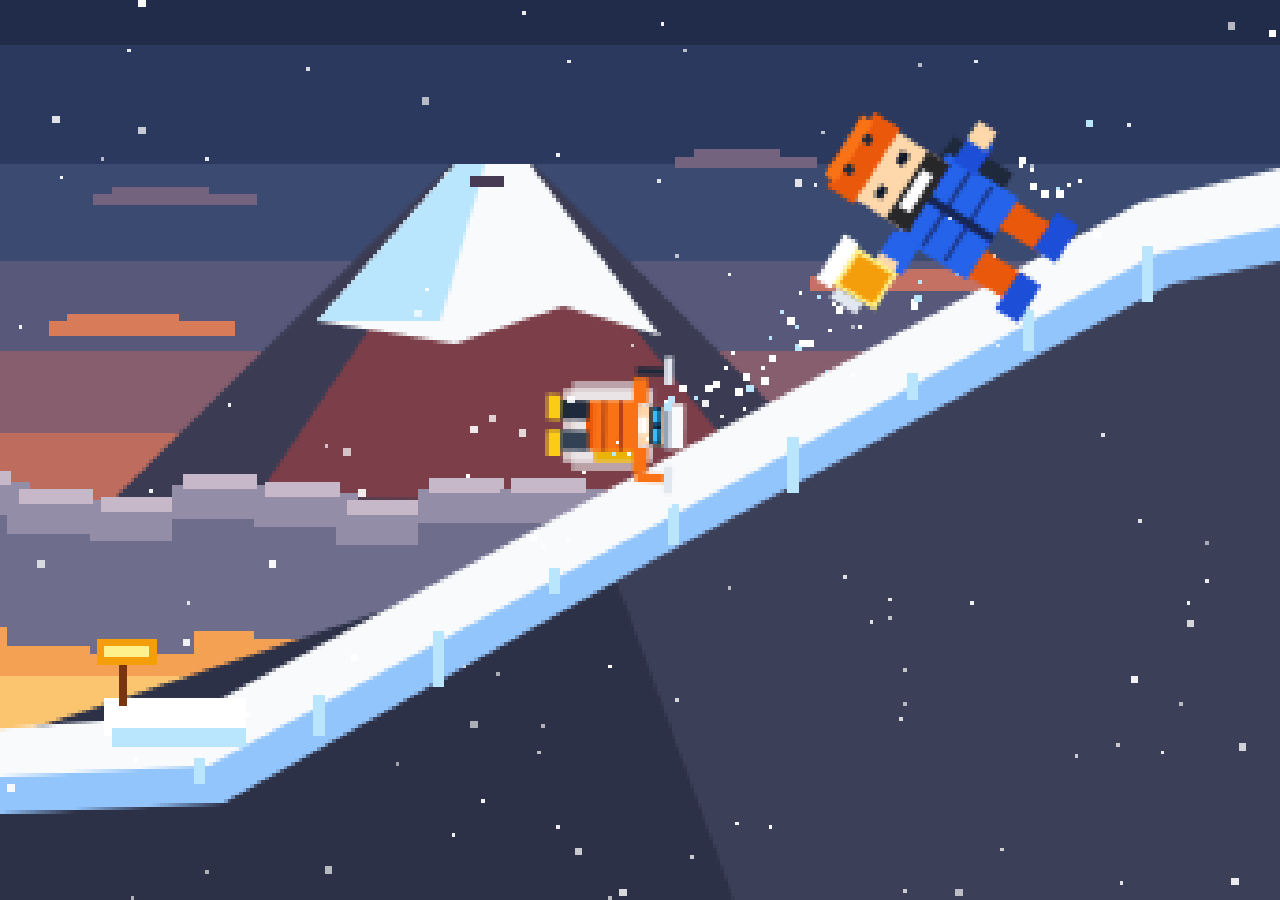
==== commit 995f57ee: "Apus Iliniza Sur v31.5.2 - Actualizacion web completa" ====
--- a/minijuegos/animacion-descenso.html
+++ b/minijuegos/animacion-descenso.html
@@ -868,7 +868,8 @@
 
             // Durante la rodada (0 a 4.6s): música rápida de descenso + rebotes
             if (loopSec < IMPACT_TIME) {
-                if (nowMs - lastMidiNoteTime > 115) {
+                /* Música MIDI deshabilitada en v31.5; conservar efectos de caída. */
+                if (false && nowMs - lastMidiNoteTime > 115) {
                     const n = ROLLING_NOTES[noteCursor % ROLLING_NOTES.length];
                     // Aumentar ligeramente el tono a medida que Chugo se acerca a la cámara
                     const pitchMultiplier = 1 + (loopSec / IMPACT_TIME) * 0.25;
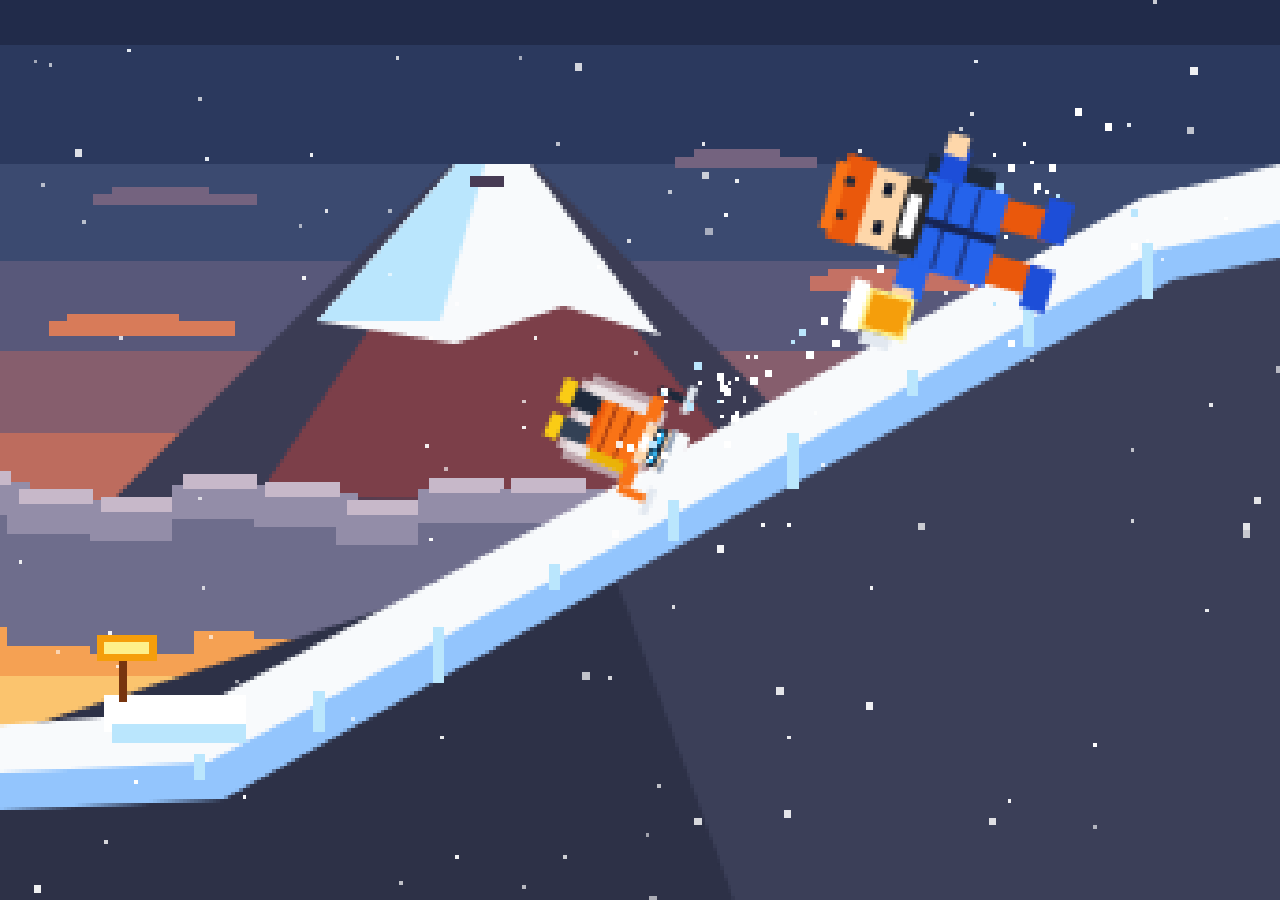
==== commit 3b00bb26: "Apus Iliniza Sur v31.5.3 - Correccion de audio en cinematicas" ====
--- a/minijuegos/animacion-descenso.html
+++ b/minijuegos/animacion-descenso.html
@@ -754,6 +754,16 @@
          ***********************************************************************/
         let audioCtx = null;
         let isPlayingAudio = false;
+        // APUS_AUDIO_ESCENAS_V3153: conservar el audio ORIGINAL del descenso.
+        let apusDescentSoundEnabled=true;
+        let apusDescentFxVolume=1;
+        window.addEventListener('message', e=>{
+          if(e.source!==window.parent||e.data?.apusDescent!=='SOUND')return;
+          apusDescentSoundEnabled=e.data.enabled!==false;
+          if(Number.isFinite(e.data.fxVolume))apusDescentFxVolume=Math.max(0,Math.min(1,e.data.fxVolume));
+          if(!apusDescentSoundEnabled||apusDescentFxVolume===0)isPlayingAudio=false;
+          else ensureAudioStarted();
+        });
         let lastMidiNoteTime = 0;
         let noteCursor = 0;
         let crashSoundPlayedInCycle = false;
@@ -793,7 +803,7 @@
             const gain = audioCtx.createGain();
             osc.type = waveType;
             osc.frequency.setValueAtTime(freq, now);
-            gain.gain.setValueAtTime(0.07, now);
+            gain.gain.setValueAtTime(0.07*apusDescentFxVolume, now);
             gain.gain.exponentialRampToValueAtTime(0.001, now + duration * 0.92);
             osc.connect(gain);
             gain.connect(audioCtx.destination);
@@ -805,7 +815,7 @@
                 const bGain = audioCtx.createGain();
                 bass.type = 'triangle';
                 bass.frequency.setValueAtTime(bassFreq * 0.5, now);
-                bGain.gain.setValueAtTime(0.10, now);
+                bGain.gain.setValueAtTime(0.10*apusDescentFxVolume, now);
                 bGain.gain.exponentialRampToValueAtTime(0.001, now + duration * 0.95);
                 bass.connect(bGain);
                 bGain.connect(audioCtx.destination);
@@ -825,7 +835,7 @@
             oscHit.type = 'sawtooth';
             oscHit.frequency.setValueAtTime(190, now);
             oscHit.frequency.exponentialRampToValueAtTime(38, now + 0.38);
-            gainHit.gain.setValueAtTime(0.20, now);
+            gainHit.gain.setValueAtTime(0.20*apusDescentFxVolume, now);
             gainHit.gain.exponentialRampToValueAtTime(0.001, now + 0.40);
             oscHit.connect(gainHit);
             gainHit.connect(audioCtx.destination);
@@ -841,7 +851,7 @@
                 const baseF = 320 + Math.random() * 520;
                 bOsc.frequency.setValueAtTime(baseF, startT);
                 bOsc.frequency.exponentialRampToValueAtTime(baseF * 1.45, startT + 0.05);
-                bGain.gain.setValueAtTime(0.05, startT);
+                bGain.gain.setValueAtTime(0.05*apusDescentFxVolume, startT);
                 bGain.gain.exponentialRampToValueAtTime(0.001, startT + 0.055);
                 bOsc.connect(bGain);
                 bGain.connect(audioCtx.destination);
@@ -868,8 +878,8 @@
 
             // Durante la rodada (0 a 4.6s): música rápida de descenso + rebotes
             if (loopSec < IMPACT_TIME) {
-                /* Música MIDI deshabilitada en v31.5; conservar efectos de caída. */
-                if (false && nowMs - lastMidiNoteTime > 115) {
+                /* Música original de esta escena: solo descenso, no fondo MP3. */
+                if (nowMs - lastMidiNoteTime > 115) {
                     const n = ROLLING_NOTES[noteCursor % ROLLING_NOTES.length];
                     // Aumentar ligeramente el tono a medida que Chugo se acerca a la cámara
                     const pitchMultiplier = 1 + (loopSec / IMPACT_TIME) * 0.25;
@@ -889,6 +899,7 @@
         }
 
         function ensureAudioStarted() {
+            if(!apusDescentSoundEnabled||apusDescentFxVolume===0)return;
             try {
                 if (!audioCtx) {
                     const AudioContextClass = window.AudioContext || window.webkitAudioContext;
@@ -896,22 +907,21 @@
                 }
                 if (audioCtx.state === 'suspended') {
                     audioCtx.resume().then(() => {
-                        isPlayingAudio = true;
+                        isPlayingAudio = apusDescentSoundEnabled && apusDescentFxVolume>0;
                     }).catch(() => {});
                 } else {
-                    isPlayingAudio = true;
+                    isPlayingAudio = apusDescentSoundEnabled && apusDescentFxVolume>0;
                 }
             } catch (e) {
                 // Ignorar bloqueo de autoplay hasta interacción
             }
         }
 
-        // Clic o toque en cualquier parte inicia o alterna el sonido MIDI
+        // Los toques reactivan sonido bloqueado por autoplay; ya no lo silencian.
+        // Silenciar se gobierna exclusivamente desde las preferencias generales.
         window.addEventListener('pointerdown', () => {
-            if (!audioCtx || audioCtx.state === 'suspended' || !isPlayingAudio) {
+            if(apusDescentSoundEnabled&&(!audioCtx||audioCtx.state==='suspended'||!isPlayingAudio)){
                 ensureAudioStarted();
-            } else {
-                isPlayingAudio = false;
             }
         });
 
